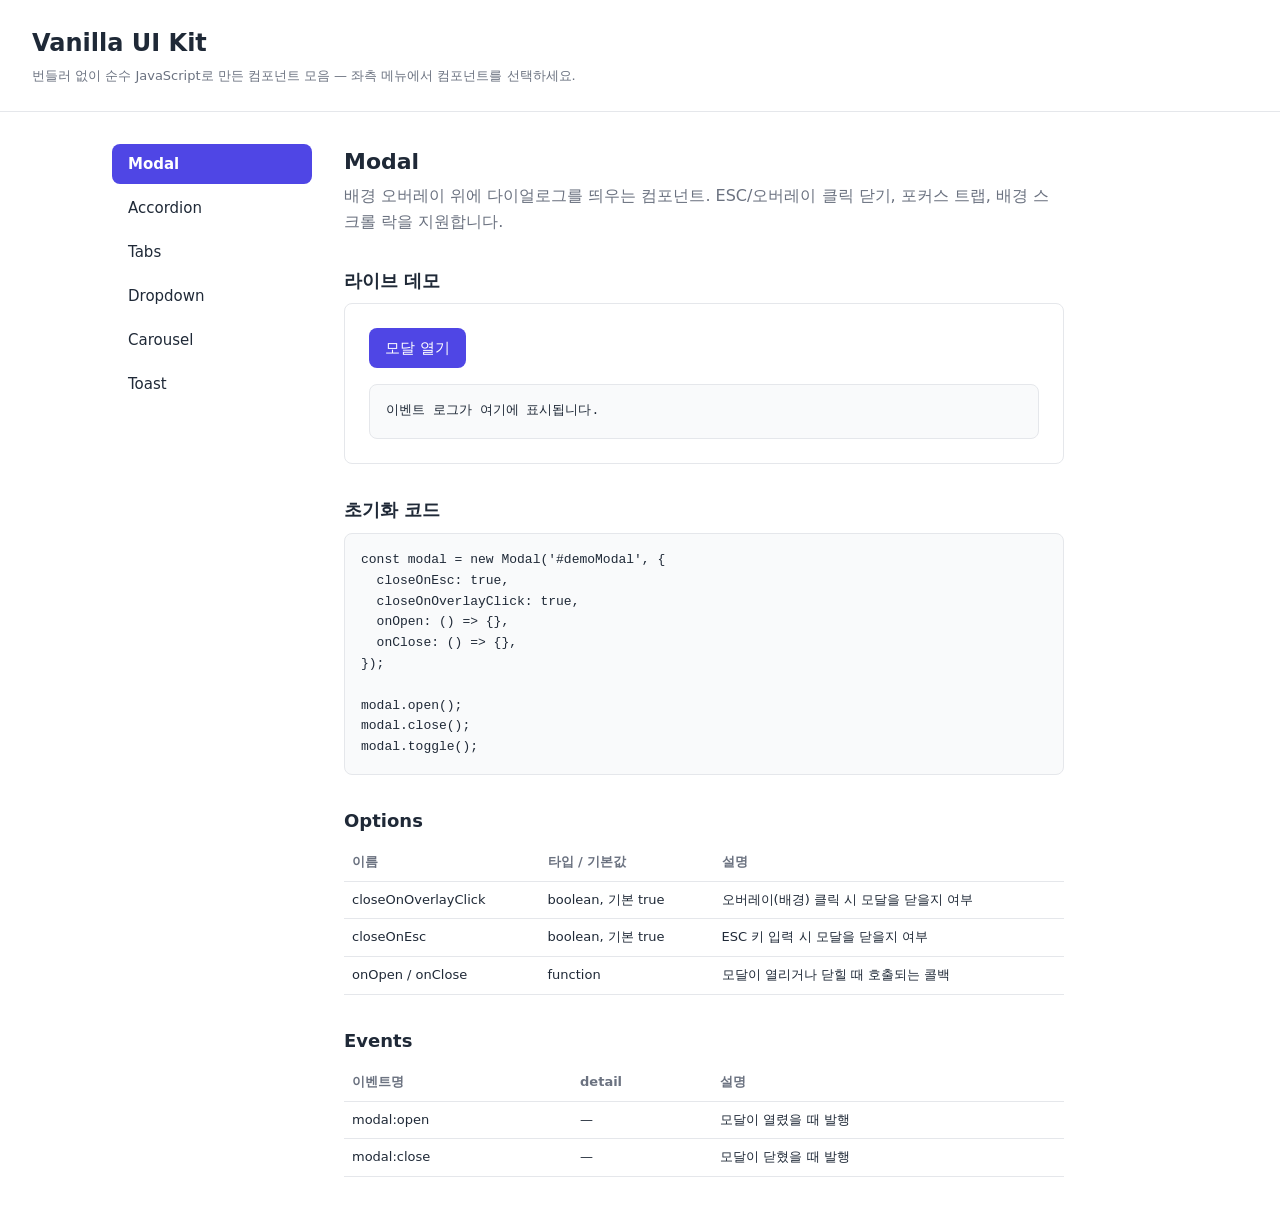
==== index.html @ aff55037 "Add README and prepare GitHub Pages deployment Rewrite README with project intro, tech stack, compon" ====
<!doctype html>
<html lang="ko">
<head>
  <meta charset="UTF-8" />
  <meta name="viewport" content="width=device-width, initial-scale=1.0" />
  <title>Vanilla UI Kit — 컴포넌트 문서</title>
  <link rel="stylesheet" href="src/styles/tokens.css" />
  <link rel="stylesheet" href="src/components/modal/modal.css" />
  <link rel="stylesheet" href="src/components/accordion/accordion.css" />
  <link rel="stylesheet" href="src/components/tabs/tabs.css" />
  <link rel="stylesheet" href="src/components/dropdown/dropdown.css" />
  <link rel="stylesheet" href="src/components/carousel/carousel.css" />
  <link rel="stylesheet" href="src/components/toast/toast.css" />
  <style>
    * {
      box-sizing: border-box;
    }

    body {
      margin: 0;
      background: var(--color-bg);
      color: var(--color-text);
      font-family: system-ui, -apple-system, "Segoe UI", sans-serif;
      line-height: 1.6;
    }

    .page-header {
      padding: var(--space-lg) var(--space-xl);
      border-bottom: 1px solid var(--color-border);
    }

    .page-header h1 {
      margin: 0 0 var(--space-xs);
      font-size: 1.5rem;
    }

    .page-header p {
      margin: 0;
      color: var(--color-text-muted);
      font-size: var(--font-size-sm);
    }

    .layout {
      display: flex;
      align-items: flex-start;
      gap: var(--space-xl);
      max-width: 1120px;
      margin: 0 auto;
      padding: var(--space-xl);
    }

    .sidebar {
      position: sticky;
      top: var(--space-xl);
      flex: 0 0 200px;
    }

    .sidebar ul {
      list-style: none;
      margin: 0;
      padding: 0;
      display: flex;
      flex-direction: column;
      gap: var(--space-xs);
    }

    .nav-link {
      display: block;
      padding: var(--space-sm) var(--space-md);
      border-radius: var(--radius-md);
      color: var(--color-text);
      text-decoration: none;
      font-size: var(--font-size-md);
      transition: background var(--transition-fast), color var(--transition-fast);
    }

    .nav-link:hover {
      background: var(--color-surface);
    }

    .nav-link.is-active {
      background: var(--color-primary);
      color: #fff;
      font-weight: 600;
    }

    .nav-toggle {
      display: none;
      align-items: center;
      justify-content: space-between;
      width: 100%;
      padding: var(--space-sm) var(--space-md);
      border: 1px solid var(--color-border);
      border-radius: var(--radius-md);
      background: var(--color-bg);
      color: var(--color-text);
      font: inherit;
      font-size: var(--font-size-md);
      font-weight: 600;
      cursor: pointer;
    }

    .nav-toggle-icon {
      font-size: 1.1rem;
      line-height: 1;
    }

    .content {
      flex: 1 1 auto;
      min-width: 0;
      max-width: 720px;
    }

    .doc-section h2 {
      margin: 0 0 var(--space-xs);
      font-size: 1.375rem;
    }

    .doc-section .desc {
      margin: 0 0 var(--space-lg);
      color: var(--color-text-muted);
    }

    .doc-section h3 {
      margin: var(--space-xl) 0 var(--space-sm);
      font-size: var(--font-size-lg);
    }

    .demo-block {
      padding: var(--space-lg);
      border: 1px solid var(--color-border);
      border-radius: var(--radius-md);
      background: var(--color-bg);
    }

    pre {
      margin: 0;
      background: var(--color-surface);
      border: 1px solid var(--color-border);
      border-radius: var(--radius-md);
      padding: var(--space-md);
      overflow-x: auto;
      font-size: var(--font-size-sm);
    }

    code {
      font-family: ui-monospace, SFMono-Regular, Consolas, monospace;
    }

    table.api-table {
      width: 100%;
      border-collapse: collapse;
      font-size: var(--font-size-sm);
    }

    table.api-table caption {
      text-align: left;
      font-size: var(--font-size-sm);
      font-weight: 600;
      color: var(--color-text-muted);
      margin-bottom: var(--space-xs);
    }

    table.api-table th,
    table.api-table td {
      text-align: left;
      padding: var(--space-sm);
      border-bottom: 1px solid var(--color-border);
      vertical-align: top;
    }

    table.api-table th {
      color: var(--color-text-muted);
      font-weight: 600;
    }

    table.api-table + table.api-table {
      margin-top: var(--space-lg);
    }

    .demo-log {
      margin-top: var(--space-md);
      padding: var(--space-md);
      background: var(--color-surface);
      border: 1px solid var(--color-border);
      border-radius: var(--radius-md);
      font-family: ui-monospace, monospace;
      font-size: var(--font-size-sm);
      min-height: 4em;
      max-height: 10em;
      overflow-y: auto;
      white-space: pre-wrap;
    }

    button, .btn {
      font: inherit;
      cursor: pointer;
    }

    .btn {
      display: inline-block;
      padding: var(--space-sm) var(--space-md);
      background: var(--color-primary);
      color: #fff;
      border: none;
      border-radius: var(--radius-md);
      font-size: var(--font-size-md);
      transition: background var(--transition-fast);
    }

    .btn:hover {
      background: var(--color-primary-hover);
    }

    .btn-secondary {
      background: transparent;
      color: var(--color-text);
      border: 1px solid var(--color-border);
    }

    .btn-secondary:hover {
      background: var(--color-border);
    }

    /* Accordion 데모 */
    .accordion-controls {
      display: flex;
      align-items: center;
      gap: var(--space-md);
      margin-bottom: var(--space-md);
    }

    .accordion-controls label {
      display: inline-flex;
      align-items: center;
      gap: var(--space-xs);
      font-size: var(--font-size-sm);
      cursor: pointer;
    }

    /* Carousel 데모 */
    #myCarousel .carousel-slide {
      color: #ffffff;
    }

    #myCarousel .carousel-slide:nth-child(1) { background: #4f46e5; }
    #myCarousel .carousel-slide:nth-child(2) { background: #0891b2; }
    #myCarousel .carousel-slide:nth-child(3) { background: #16a34a; }
    #myCarousel .carousel-slide:nth-child(4) { background: #d97706; }
    #myCarousel .carousel-slide:nth-child(5) { background: #dc2626; }

    .carousel-controls {
      display: flex;
      gap: var(--space-sm);
      margin-top: var(--space-md);
    }

    .carousel-controls button {
      padding: var(--space-sm) var(--space-md);
      border: 1px solid var(--color-border);
      border-radius: var(--radius-md);
      background: var(--color-bg);
      color: var(--color-text);
      font-size: var(--font-size-sm);
    }

    .carousel-controls button:hover {
      background: var(--color-surface);
    }

    /* Toast 데모 */
    .toast-controls {
      display: flex;
      flex-wrap: wrap;
      gap: var(--space-sm);
      margin: var(--space-md) 0;
    }

    .toast-controls button {
      padding: var(--space-sm) var(--space-md);
      border: 1px solid var(--color-border);
      border-radius: var(--radius-md);
      background: var(--color-bg);
      color: var(--color-text);
      font-size: var(--font-size-sm);
    }

    .toast-controls button:hover {
      background: var(--color-surface);
    }

    .toast-controls button.primary {
      background: var(--color-primary);
      color: #fff;
      border-color: var(--color-primary);
    }

    .toast-controls button.primary:hover {
      background: var(--color-primary-hover);
    }

    .toast-demo-row {
      display: flex;
      align-items: center;
      gap: var(--space-sm);
      margin-bottom: var(--space-md);
    }

    .toast-demo-row select {
      padding: var(--space-sm);
      border: 1px solid var(--color-border);
      border-radius: var(--radius-sm);
      font: inherit;
    }

    .scroll-filler {
      margin-top: var(--space-md);
      padding: var(--space-md);
      max-height: 160px;
      overflow-y: auto;
      background: var(--color-surface);
      border-radius: var(--radius-md);
    }

    /* 태블릿(641~1024px) + 모바일(~640px): 좌우 2단 레이아웃 대신 nav를 콘텐츠 위로 쌓음 */
    @media (max-width: 1024px) {
      .layout {
        flex-direction: column;
        align-items: stretch;
        gap: var(--space-md);
      }

      .sidebar {
        position: static;
        flex: none;
        width: 100%;
      }

      .content {
        flex: none;
        width: 100%;
        max-width: none;
      }
    }

    /* 모바일(~640px): 좌측 메뉴를 햄버거 토글로 여닫는 드롭다운으로 전환 */
    @media (max-width: 640px) {
      .page-header,
      .layout {
        padding-left: var(--space-md);
        padding-right: var(--space-md);
      }

      .layout {
        padding-top: var(--space-md);
        padding-bottom: var(--space-md);
      }

      .nav-toggle {
        display: flex;
      }

      .sidebar ul {
        display: none;
        margin-top: var(--space-sm);
        padding: var(--space-xs);
        border: 1px solid var(--color-border);
        border-radius: var(--radius-md);
        background: var(--color-bg);
        box-shadow: var(--shadow-md);
      }

      .sidebar ul.is-open {
        display: flex;
      }

      .demo-block {
        padding: var(--space-md);
      }

      table.api-table td,
      table.api-table th {
        overflow-wrap: anywhere;
      }
    }
  </style>
</head>
<body>
  <header class="page-header">
    <h1>Vanilla UI Kit</h1>
    <p>번들러 없이 순수 JavaScript로 만든 컴포넌트 모음 — 좌측 메뉴에서 컴포넌트를 선택하세요.</p>
  </header>

  <div class="layout">
    <nav class="sidebar" aria-label="컴포넌트 목록">
      <button type="button" class="nav-toggle" id="navToggle" aria-expanded="false" aria-controls="navList">
        <span class="nav-toggle-label" id="navToggleLabel">Modal</span>
        <span class="nav-toggle-icon" aria-hidden="true">☰</span>
      </button>
      <ul id="navList">
        <li><a class="nav-link" href="#modal" data-section="modal">Modal</a></li>
        <li><a class="nav-link" href="#accordion" data-section="accordion">Accordion</a></li>
        <li><a class="nav-link" href="#tabs" data-section="tabs">Tabs</a></li>
        <li><a class="nav-link" href="#dropdown" data-section="dropdown">Dropdown</a></li>
        <li><a class="nav-link" href="#carousel" data-section="carousel">Carousel</a></li>
        <li><a class="nav-link" href="#toast" data-section="toast">Toast</a></li>
      </ul>
    </nav>

    <main class="content">
      <!-- ===================== Modal ===================== -->
      <section id="section-modal" class="doc-section" data-section="modal">
        <h2>Modal</h2>
        <p class="desc">배경 오버레이 위에 다이얼로그를 띄우는 컴포넌트. ESC/오버레이 클릭 닫기, 포커스 트랩, 배경 스크롤 락을 지원합니다.</p>

        <h3>라이브 데모</h3>
        <div class="demo-block">
          <button type="button" class="btn" id="openModalBtn">모달 열기</button>

          <!-- 모달 마크업: 루트(#demoModal) 자체가 오버레이, 내부 .modal-content가 다이얼로그 -->
          <div id="demoModal" class="modal" role="dialog" aria-modal="true" aria-labelledby="demoModalTitle">
            <div class="modal-content">
              <div class="modal-header">
                <h2 class="modal-title" id="demoModalTitle">샘플 모달</h2>
                <button type="button" class="modal-close" id="modalCloseBtn" aria-label="닫기">&times;</button>
              </div>
              <div class="modal-body">
                <p>이 모달은 다음 기능을 지원합니다:</p>
                <ul>
                  <li>ESC 키로 닫기</li>
                  <li>오버레이(배경) 클릭으로 닫기 — 이 박스를 클릭해도 닫히지 않음</li>
                  <li>Tab / Shift+Tab 포커스 트랩</li>
                  <li>배경 스크롤 락</li>
                  <li>닫을 때 이전 포커스 요소로 복귀</li>
                </ul>
                <label>
                  포커스 트랩 테스트용 입력:
                  <input type="text" placeholder="여기에 입력해보세요" />
                </label>
              </div>
              <div class="modal-footer">
                <button type="button" class="btn btn-secondary" id="modalCancelBtn">취소</button>
                <button type="button" class="btn" id="modalConfirmBtn">확인</button>
              </div>
            </div>
          </div>

          <div class="demo-log" id="modalLog">이벤트 로그가 여기에 표시됩니다.</div>
        </div>

        <h3>초기화 코드</h3>
        <pre><code>const modal = new Modal('#demoModal', {
  closeOnEsc: true,
  closeOnOverlayClick: true,
  onOpen: () => {},
  onClose: () => {},
});

modal.open();
modal.close();
modal.toggle();</code></pre>

        <h3>Options</h3>
        <table class="api-table">
          <thead>
            <tr><th>이름</th><th>타입 / 기본값</th><th>설명</th></tr>
          </thead>
          <tbody>
            <tr><td>closeOnOverlayClick</td><td>boolean, 기본 true</td><td>오버레이(배경) 클릭 시 모달을 닫을지 여부</td></tr>
            <tr><td>closeOnEsc</td><td>boolean, 기본 true</td><td>ESC 키 입력 시 모달을 닫을지 여부</td></tr>
            <tr><td>onOpen / onClose</td><td>function</td><td>모달이 열리거나 닫힐 때 호출되는 콜백</td></tr>
          </tbody>
        </table>

        <h3>Events</h3>
        <table class="api-table">
          <thead>
            <tr><th>이벤트명</th><th>detail</th><th>설명</th></tr>
          </thead>
          <tbody>
            <tr><td>modal:open</td><td>—</td><td>모달이 열렸을 때 발행</td></tr>
            <tr><td>modal:close</td><td>—</td><td>모달이 닫혔을 때 발행</td></tr>
          </tbody>
        </table>
      </section>

      <!-- ===================== Accordion ===================== -->
      <section id="section-accordion" class="doc-section" data-section="accordion" hidden>
        <h2>Accordion</h2>
        <p class="desc">클릭 또는 방향키로 항목을 펼치고 접는 컴포넌트. WAI-ARIA 아코디언 패턴의 키보드 탐색을 지원합니다.</p>

        <h3>라이브 데모</h3>
        <div class="demo-block">
          <div class="accordion-controls">
            <label>
              <input type="checkbox" id="accordionMultipleToggle" />
              multiple (여러 항목 동시 열기)
            </label>
          </div>

          <div id="myAccordion" class="accordion">
            <div class="accordion-item">
              <button class="accordion-trigger" aria-expanded="false" aria-controls="acc-panel-1" id="acc-trigger-1">
                Vanilla UI Kit은 어떤 프레임워크를 사용하나요?
              </button>
              <div class="accordion-panel" id="acc-panel-1" aria-labelledby="acc-trigger-1" hidden>
                별도 프레임워크 없이 순수 JavaScript(ES 모듈)로 작성되었습니다. 모든 컴포넌트는
                공통 베이스 클래스인 Component를 상속받아 옵션 병합, 이벤트 발행, 리스너 정리를
                동일한 패턴으로 처리합니다.
              </div>
            </div>
            <div class="accordion-item">
              <button class="accordion-trigger" aria-expanded="false" aria-controls="acc-panel-2" id="acc-trigger-2">
                키보드로도 조작할 수 있나요?
              </button>
              <div class="accordion-panel" id="acc-panel-2" aria-labelledby="acc-trigger-2" hidden>
                네. WAI-ARIA 아코디언 패턴을 따릅니다. ArrowDown/ArrowUp으로 트리거 간 포커스를
                순환 이동하고, Home/End로 첫/마지막 트리거로 바로 이동할 수 있습니다.
              </div>
            </div>
            <div class="accordion-item">
              <button class="accordion-trigger" aria-expanded="false" aria-controls="acc-panel-3" id="acc-trigger-3">
                여러 항목을 동시에 열 수 있나요?
              </button>
              <div class="accordion-panel" id="acc-panel-3" aria-labelledby="acc-trigger-3" hidden>
                기본값은 false라서 하나를 열면 나머지가 자동으로 닫힙니다. 위 "multiple" 체크박스를
                켜면 여러 항목을 동시에 열어둘 수 있습니다.
              </div>
            </div>
            <div class="accordion-item">
              <button class="accordion-trigger" aria-expanded="false" aria-controls="acc-panel-4" id="acc-trigger-4">
                열고 닫을 때 애니메이션은 어떻게 동작하나요?
              </button>
              <div class="accordion-panel" id="acc-panel-4" aria-labelledby="acc-trigger-4" hidden>
                height: auto는 트랜지션이 되지 않기 때문에, 열 때는 scrollHeight로 실제 픽셀
                높이를 계산해 트랜지션한 뒤 완료 시점에 height: auto로 전환합니다. 닫을 때는
                반대 순서로 진행됩니다.
              </div>
            </div>
          </div>

          <div class="demo-log" id="accordionLog">이벤트 로그가 여기에 표시됩니다.</div>
        </div>

        <h3>초기화 코드</h3>
        <pre><code>const accordion = new Accordion('#myAccordion', {
  multiple: false,
  defaultOpen: 0,
  onToggle: ({ index, isOpen }) => {},
});

accordion.open(index);
accordion.close(index);
accordion.toggle(index);</code></pre>

        <h3>Options</h3>
        <table class="api-table">
          <thead>
            <tr><th>이름</th><th>타입 / 기본값</th><th>설명</th></tr>
          </thead>
          <tbody>
            <tr><td>multiple</td><td>boolean, 기본 false</td><td>여러 항목을 동시에 열어둘 수 있는지 여부</td></tr>
            <tr><td>defaultOpen</td><td>number | number[]</td><td>초기에 열려 있을 항목의 인덱스(들)</td></tr>
          </tbody>
        </table>

        <h3>Events</h3>
        <table class="api-table">
          <thead>
            <tr><th>이벤트명</th><th>detail</th><th>설명</th></tr>
          </thead>
          <tbody>
            <tr><td>accordion:toggle</td><td>{ index, isOpen }</td><td>항목이 열리거나 닫힐 때 발행</td></tr>
          </tbody>
        </table>
      </section>

      <!-- ===================== Tabs ===================== -->
      <section id="section-tabs" class="doc-section" data-section="tabs" hidden>
        <h2>Tabs</h2>
        <p class="desc">탭 목록 중 하나를 선택해 해당 패널을 표시하는 컴포넌트. 방향키 이동 시 즉시 활성화되는 automatic activation 패턴을 따릅니다.</p>

        <h3>라이브 데모</h3>
        <div class="demo-block">
          <div id="myTabs" class="tabs">
            <div class="tabs-list" role="tablist">
              <button class="tabs-tab" role="tab" aria-selected="true" aria-controls="tabs-panel-1" id="tabs-tab-1">개요</button>
              <button class="tabs-tab" role="tab" aria-selected="false" aria-controls="tabs-panel-2" id="tabs-tab-2" tabindex="-1">사용법</button>
              <button class="tabs-tab" role="tab" aria-selected="false" aria-controls="tabs-panel-3" id="tabs-tab-3" tabindex="-1">접근성</button>
            </div>
            <div class="tabs-panel" role="tabpanel" id="tabs-panel-1" aria-labelledby="tabs-tab-1" tabindex="0">
              Tabs는 Component 베이스 클래스를 상속받아 Modal, Accordion과 동일한 패턴(옵션 병합,
              emit을 통한 이벤트 발행, destroy 시 리스너 일괄 해제)으로 동작합니다.
            </div>
            <div class="tabs-panel" role="tabpanel" id="tabs-panel-2" aria-labelledby="tabs-tab-2" tabindex="0" hidden>
              <code>new Tabs('#myTabs', { activeIndex: 0, onChange })</code> 형태로 생성하고,
              <code>select(index)</code> 메서드로 원하는 탭을 프로그래밍 방식으로 전환할 수 있습니다.
            </div>
            <div class="tabs-panel" role="tabpanel" id="tabs-panel-3" aria-labelledby="tabs-tab-3" tabindex="0" hidden>
              WAI-ARIA 탭 패턴의 자동 활성화(automatic activation) 방식을 따릅니다. 방향키로 포커스를
              옮기면 별도의 Enter/Space 없이 즉시 해당 패널이 활성화됩니다.
            </div>
          </div>

          <div class="demo-log" id="tabsLog">이벤트 로그가 여기에 표시됩니다.</div>
        </div>

        <h3>초기화 코드</h3>
        <pre><code>const tabs = new Tabs('#myTabs', {
  activeIndex: 0,
  onChange: ({ index }) => {},
});

tabs.select(index);</code></pre>

        <h3>Options</h3>
        <table class="api-table">
          <thead>
            <tr><th>이름</th><th>타입 / 기본값</th><th>설명</th></tr>
          </thead>
          <tbody>
            <tr><td>activeIndex</td><td>number, 기본 0</td><td>초기에 활성화될 탭의 인덱스</td></tr>
            <tr><td>onChange</td><td>function</td><td>활성 탭이 바뀔 때 호출되는 콜백</td></tr>
          </tbody>
        </table>

        <h3>Events</h3>
        <table class="api-table">
          <thead>
            <tr><th>이벤트명</th><th>detail</th><th>설명</th></tr>
          </thead>
          <tbody>
            <tr><td>tabs:change</td><td>{ index }</td><td>활성 탭이 바뀌었을 때 발행</td></tr>
          </tbody>
        </table>
      </section>

      <!-- ===================== Dropdown ===================== -->
      <section id="section-dropdown" class="doc-section" data-section="dropdown" hidden>
        <h2>Dropdown</h2>
        <p class="desc">버튼을 눌러 옵션 목록을 펼치는 커스텀 셀렉트 컴포넌트. W3C APG의 Collapsible Dropdown Listbox 패턴을 따릅니다.</p>

        <h3>라이브 데모</h3>
        <div class="demo-block">
          <div id="myDropdown" class="dropdown">
            <button
              class="dropdown-trigger"
              aria-haspopup="listbox"
              aria-expanded="false"
              id="dropdown-btn"
            >
              선택하세요
            </button>
            <ul class="dropdown-list" role="listbox" aria-labelledby="dropdown-btn" hidden></ul>
          </div>

          <div class="demo-log" id="dropdownLog">이벤트 로그가 여기에 표시됩니다.</div>
        </div>

        <h3>초기화 코드</h3>
        <pre><code>const dropdown = new Dropdown('#myDropdown', {
  options: [
    { value: 'apple', label: '사과' },
    { value: 'banana', label: '바나나' },
  ],
  placeholder: '과일을 선택하세요',
  onSelect: ({ value, label }) => {},
});

dropdown.select(value);
dropdown.open();
dropdown.close();</code></pre>

        <h3>Options</h3>
        <table class="api-table">
          <thead>
            <tr><th>이름</th><th>타입 / 기본값</th><th>설명</th></tr>
          </thead>
          <tbody>
            <tr><td>options</td><td>array</td><td><code>{ value, label }</code> 형태의 옵션 목록. 주어지지 않으면 마크업에 있는 <code>.dropdown-option</code>을 그대로 사용</td></tr>
            <tr><td>placeholder</td><td>string</td><td>선택된 값이 없을 때 트리거에 표시할 문구</td></tr>
            <tr><td>onSelect</td><td>function</td><td>옵션을 선택했을 때 호출되는 콜백</td></tr>
          </tbody>
        </table>

        <h3>Events</h3>
        <table class="api-table">
          <thead>
            <tr><th>이벤트명</th><th>detail</th><th>설명</th></tr>
          </thead>
          <tbody>
            <tr><td>dropdown:select</td><td>{ value, label }</td><td>옵션을 선택했을 때 발행</td></tr>
          </tbody>
        </table>
      </section>

      <!-- ===================== Carousel ===================== -->
      <section id="section-carousel" class="doc-section" data-section="carousel" hidden>
        <h2>Carousel</h2>
        <p class="desc">여러 슬라이드를 좌우로 전환하는 컴포넌트. 자동재생, 드래그/스와이프, 인디케이터 클릭을 지원합니다.</p>

        <h3>라이브 데모</h3>
        <div class="demo-block">
          <div id="myCarousel" class="carousel">
            <div class="carousel-track">
              <div class="carousel-slide">슬라이드 1</div>
              <div class="carousel-slide">슬라이드 2</div>
              <div class="carousel-slide">슬라이드 3</div>
              <div class="carousel-slide">슬라이드 4</div>
              <div class="carousel-slide">슬라이드 5</div>
            </div>
            <button class="carousel-prev" aria-label="이전 슬라이드">‹</button>
            <button class="carousel-next" aria-label="다음 슬라이드">›</button>
            <div class="carousel-indicators"></div>
          </div>

          <div class="carousel-controls">
            <button id="carouselPlayBtn" type="button">play()</button>
            <button id="carouselPauseBtn" type="button">pause()</button>
          </div>

          <div class="demo-log" id="carouselLog">이벤트 로그가 여기에 표시됩니다.</div>
        </div>

        <h3>초기화 코드</h3>
        <pre><code>const carousel = new Carousel('#myCarousel', {
  autoplay: true,
  interval: 3000,
  loop: true,
  startIndex: 0,
  onChange: ({ index }) => {},
});

carousel.next();
carousel.prev();
carousel.goTo(index);
carousel.play();
carousel.pause();</code></pre>

        <h3>Options</h3>
        <table class="api-table">
          <thead>
            <tr><th>이름</th><th>타입 / 기본값</th><th>설명</th></tr>
          </thead>
          <tbody>
            <tr><td>autoplay</td><td>boolean, 기본 false</td><td>생성 직후 자동재생을 시작할지 여부</td></tr>
            <tr><td>interval</td><td>number, 기본 3000</td><td>자동재생 슬라이드 전환 간격(ms)</td></tr>
            <tr><td>loop</td><td>boolean, 기본 true</td><td>마지막 슬라이드에서 다음으로 넘길 때 처음으로 순환할지 여부</td></tr>
            <tr><td>startIndex</td><td>number, 기본 0</td><td>초기에 표시할 슬라이드 인덱스</td></tr>
            <tr><td>onChange</td><td>function</td><td>슬라이드가 바뀔 때 호출되는 콜백</td></tr>
          </tbody>
        </table>

        <h3>Events</h3>
        <table class="api-table">
          <thead>
            <tr><th>이벤트명</th><th>detail</th><th>설명</th></tr>
          </thead>
          <tbody>
            <tr><td>carousel:change</td><td>{ index }</td><td>슬라이드가 바뀌었을 때 발행</td></tr>
          </tbody>
        </table>
      </section>

      <!-- ===================== Toast ===================== -->
      <section id="section-toast" class="doc-section" data-section="toast" hidden>
        <h2>Toast</h2>
        <p class="desc">기존 요소에 붙지 않고 스스로 컨테이너를 만들어 body에 삽입하는 매니저 패턴 컴포넌트. 짧은 알림 메시지를 큐잉하며 표시합니다.</p>

        <h3>라이브 데모</h3>
        <div class="demo-block">
          <div class="toast-demo-row">
            <label for="toastPositionSelect">position</label>
            <select id="toastPositionSelect">
              <option value="top-right" selected>top-right</option>
              <option value="top-left">top-left</option>
              <option value="top-center">top-center</option>
              <option value="bottom-right">bottom-right</option>
              <option value="bottom-left">bottom-left</option>
              <option value="bottom-center">bottom-center</option>
            </select>
          </div>

          <div class="toast-controls">
            <button id="toastSuccessBtn" class="primary" type="button">성공 토스트 띄우기</button>
            <button id="toastErrorBtn" type="button">오류 토스트 띄우기</button>
            <button id="toastBurstBtn" type="button">여러 개 한번에 띄워서 큐 확인하기</button>
            <button id="toastPersistentBtn" type="button">수동 dismiss 토스트 (duration: 0)</button>
            <button id="toastClearBtn" type="button">clear() 전부 지우기</button>
          </div>

          <div class="demo-log" id="toastLog">이벤트 로그가 여기에 표시됩니다.</div>
        </div>

        <h3>초기화 코드</h3>
        <pre><code>const toast = new Toast({
  position: 'top-right',
  duration: 3000,
  maxVisible: 3,
});

toast.show('저장되었습니다', { type: 'success' });
const id = toast.show('처리 중...', { type: 'info', duration: 0 }); // duration 0 → 수동 dismiss 전까지 유지
toast.dismiss(id);
toast.clear();</code></pre>

        <h3>Options</h3>
        <table class="api-table">
          <thead>
            <tr><th>이름</th><th>타입 / 기본값</th><th>설명</th></tr>
          </thead>
          <tbody>
            <tr><td>position</td><td>string, 기본 'top-right'</td><td>컨테이너 위치. top/bottom × left/center/right 조합 6가지</td></tr>
            <tr><td>duration</td><td>number, 기본 3000</td><td>토스트가 자동으로 사라지기까지의 시간(ms). 개별 show()에서 오버라이드 가능</td></tr>
            <tr><td>maxVisible</td><td>number, 기본 3</td><td>동시에 표시할 수 있는 최대 토스트 개수. 초과분은 큐에서 대기</td></tr>
          </tbody>
        </table>

        <h3>Methods</h3>
        <table class="api-table">
          <thead>
            <tr><th>이름</th><th>설명</th></tr>
          </thead>
          <tbody>
            <tr><td>show(message, itemOptions)</td><td>토스트를 표시(또는 큐잉)하고 고유 id를 반환. itemOptions로 type('success'|'error'|'info'|'warning')과 duration을 개별 지정 가능</td></tr>
            <tr><td>dismiss(id)</td><td>특정 토스트를 사라짐 애니메이션 후 제거. 큐에 대기 중이면 큐에서 제거</td></tr>
            <tr><td>clear()</td><td>화면에 보이는 토스트와 대기 큐를 전부 제거</td></tr>
          </tbody>
        </table>

        <h3>Events</h3>
        <table class="api-table">
          <thead>
            <tr><th>이벤트명</th><th>detail</th><th>설명</th></tr>
          </thead>
          <tbody>
            <tr><td>toast:show</td><td>{ id }</td><td>토스트가 화면에 표시됐을 때 발행</td></tr>
            <tr><td>toast:dismiss</td><td>{ id }</td><td>토스트가 제거됐을 때 발행</td></tr>
          </tbody>
        </table>
      </section>
    </main>
  </div>

  <script type="module">
    import Modal from './src/components/modal/modal.js';
    import Accordion from './src/components/accordion/accordion.js';
    import Tabs from './src/components/tabs/tabs.js';
    import Dropdown from './src/components/dropdown/dropdown.js';
    import Carousel from './src/components/carousel/carousel.js';
    import Toast from './src/components/toast/toast.js';

    // ---------- 공통 로그 유틸 ----------
    function createLogger(logElId) {
      const logEl = document.getElementById(logElId);
      return (message) => {
        const time = new Date().toLocaleTimeString();
        logEl.textContent = `[${time}] ${message}\n` + logEl.textContent;
      };
    }

    // ---------- Modal ----------
    const modalLog = createLogger('modalLog');
    const modal = new Modal('#demoModal', {
      closeOnEsc: true,
      closeOnOverlayClick: true,
      onOpen: () => modalLog('onOpen 콜백 호출됨'),
      onClose: () => modalLog('onClose 콜백 호출됨'),
    });
    document.getElementById('demoModal').addEventListener('modal:open', () => {
      modalLog('modal:open 커스텀 이벤트 발생');
    });
    document.getElementById('demoModal').addEventListener('modal:close', () => {
      modalLog('modal:close 커스텀 이벤트 발생');
    });
    document.getElementById('openModalBtn').addEventListener('click', () => modal.open());
    document.getElementById('modalCloseBtn').addEventListener('click', () => modal.close());
    document.getElementById('modalCancelBtn').addEventListener('click', () => modal.close());
    document.getElementById('modalConfirmBtn').addEventListener('click', () => {
      modalLog('확인 버튼 클릭 — 모달 닫음');
      modal.close();
    });

    // ---------- Accordion ----------
    const accordionLog = createLogger('accordionLog');
    const accordion = new Accordion('#myAccordion', {
      multiple: false,
      defaultOpen: 0,
      onToggle: ({ index, isOpen }) => {
        accordionLog(`onToggle 콜백 — index: ${index}, isOpen: ${isOpen}`);
      },
    });
    document.getElementById('myAccordion').addEventListener('accordion:toggle', (e) => {
      accordionLog(`accordion:toggle 커스텀 이벤트 — index: ${e.detail.index}, isOpen: ${e.detail.isOpen}`);
    });
    document.getElementById('accordionMultipleToggle').addEventListener('change', (e) => {
      accordion.options.multiple = e.target.checked;
      accordionLog(`multiple 옵션 변경 → ${e.target.checked}`);
    });

    // ---------- Tabs ----------
    const tabsLog = createLogger('tabsLog');
    const tabs = new Tabs('#myTabs', {
      activeIndex: 0,
      onChange: ({ index }) => {
        tabsLog(`onChange 콜백 — index: ${index}`);
      },
    });
    document.getElementById('myTabs').addEventListener('tabs:change', (e) => {
      tabsLog(`tabs:change 커스텀 이벤트 — index: ${e.detail.index}`);
    });

    // ---------- Dropdown ----------
    const dropdownLog = createLogger('dropdownLog');
    const dropdown = new Dropdown('#myDropdown', {
      options: [
        { value: 'apple', label: '사과' },
        { value: 'banana', label: '바나나' },
        { value: 'grape', label: '포도' },
        { value: 'orange', label: '오렌지' },
        { value: 'peach', label: '복숭아' },
        { value: 'watermelon', label: '수박' },
      ],
      placeholder: '과일을 선택하세요',
      onSelect: ({ value, label }) => {
        dropdownLog(`onSelect 콜백 — value: ${value}, label: ${label}`);
      },
    });
    document.getElementById('myDropdown').addEventListener('dropdown:select', (e) => {
      dropdownLog(`dropdown:select 커스텀 이벤트 — value: ${e.detail.value}, label: ${e.detail.label}`);
    });

    // ---------- Carousel ----------
    const carouselLog = createLogger('carouselLog');
    const carousel = new Carousel('#myCarousel', {
      autoplay: true,
      interval: 3000,
      loop: true,
      startIndex: 0,
      onChange: ({ index }) => {
        carouselLog(`onChange 콜백 — index: ${index}`);
      },
    });
    document.getElementById('myCarousel').addEventListener('carousel:change', (e) => {
      carouselLog(`carousel:change 커스텀 이벤트 — index: ${e.detail.index}`);
    });
    document.getElementById('carouselPlayBtn').addEventListener('click', () => carousel.play());
    document.getElementById('carouselPauseBtn').addEventListener('click', () => carousel.pause());

    // ---------- Toast ----------
    const toastLog = createLogger('toastLog');
    let toast = new Toast({ position: 'top-right', duration: 3000, maxVisible: 3 });
    function bindToastEvents() {
      toast.el.addEventListener('toast:show', (e) => toastLog(`toast:show — id: ${e.detail.id}`));
      toast.el.addEventListener('toast:dismiss', (e) => toastLog(`toast:dismiss — id: ${e.detail.id}`));
    }
    bindToastEvents();

    document.getElementById('toastPositionSelect').addEventListener('change', (e) => {
      const position = e.target.value;
      toast.destroy();
      toast = new Toast({ position, duration: 3000, maxVisible: 3 });
      bindToastEvents();
      toastLog(`컨테이너 위치를 ${position}(으)로 변경`);
    });

    document.getElementById('toastSuccessBtn').addEventListener('click', () => {
      toast.show('저장되었습니다.', { type: 'success' });
    });
    document.getElementById('toastErrorBtn').addEventListener('click', () => {
      toast.show('오류가 발생했습니다. 다시 시도해주세요.', { type: 'error' });
    });
    document.getElementById('toastBurstBtn').addEventListener('click', () => {
      const messages = [
        { message: '첫 번째 알림', type: 'info' },
        { message: '두 번째 알림', type: 'success' },
        { message: '세 번째 알림', type: 'warning' },
        { message: '네 번째 알림 (큐 대기)', type: 'error' },
        { message: '다섯 번째 알림 (큐 대기)', type: 'info' },
      ];
      messages.forEach(({ message, type }) => toast.show(message, { type }));
      toastLog('5개 토스트 요청 — maxVisible(3) 초과분은 큐에서 대기 후 순서대로 표시됩니다.');
    });
    let persistentToastId = null;
    document.getElementById('toastPersistentBtn').addEventListener('click', () => {
      if (persistentToastId) {
        toast.dismiss(persistentToastId);
        persistentToastId = null;
        return;
      }
      persistentToastId = toast.show('처리 중입니다...', { type: 'info', duration: 0 });
      toastLog(`수동 dismiss 토스트 생성 — id: ${persistentToastId} (버튼을 다시 누르면 dismiss)`);
    });
    document.getElementById('toastClearBtn').addEventListener('click', () => {
      toast.clear();
      persistentToastId = null;
      toastLog('clear() 호출 — 보이는 토스트 + 큐 전부 제거');
    });

    // ---------- 좌측 네비게이션 + 해시 라우팅 ----------
    const SECTION_NAMES = ['modal', 'accordion', 'tabs', 'dropdown', 'carousel', 'toast'];
    const navLinks = [...document.querySelectorAll('.nav-link')];
    const sections = Object.fromEntries(
      SECTION_NAMES.map((name) => [name, document.getElementById(`section-${name}`)])
    );

    // ---------- 모바일 햄버거 메뉴 토글 ----------
    const navToggle = document.getElementById('navToggle');
    const navToggleLabel = document.getElementById('navToggleLabel');
    const navList = document.getElementById('navList');

    function closeMobileNav() {
      navList.classList.remove('is-open');
      navToggle.setAttribute('aria-expanded', 'false');
    }

    navToggle.addEventListener('click', () => {
      const isOpen = navList.classList.toggle('is-open');
      navToggle.setAttribute('aria-expanded', String(isOpen));
    });

    function showSection(name) {
      if (!SECTION_NAMES.includes(name)) name = 'modal';

      // Modal 섹션을 벗어날 때 열려 있던 모달을 닫아 포커스 트랩이 남지 않도록 함
      if (name !== 'modal') modal.close();

      SECTION_NAMES.forEach((sectionName) => {
        sections[sectionName].hidden = sectionName !== name;
      });
      navLinks.forEach((link) => {
        const isActive = link.dataset.section === name;
        link.classList.toggle('is-active', isActive);
        if (isActive) {
          link.setAttribute('aria-current', 'page');
          navToggleLabel.textContent = link.textContent;
        } else {
          link.removeAttribute('aria-current');
        }
      });

      // 모바일에서 항목을 고르면 펼쳐진 드롭다운 메뉴를 접음
      closeMobileNav();
    }

    window.addEventListener('hashchange', () => {
      showSection(location.hash.slice(1));
    });

    const initialSection = location.hash.slice(1);
    if (!SECTION_NAMES.includes(initialSection)) {
      history.replaceState(null, '', '#modal');
      showSection('modal');
    } else {
      showSection(initialSection);
    }

    window.__components = { modal, accordion, tabs, dropdown, carousel, toast };
  </script>
</body>
</html>
---- src/styles/tokens.css ----
:root {
  /* Color */
  --color-primary: #4f46e5;
  --color-primary-hover: #4338ca;
  --color-danger: #dc2626;
  --color-bg: #ffffff;
  --color-surface: #f9fafb;
  --color-text: #1f2937;
  --color-text-muted: #6b7280;
  --color-border: #e5e7eb;
  --color-overlay: rgba(0, 0, 0, 0.5);

  /* Radius */
  --radius-sm: 4px;
  --radius-md: 8px;
  --radius-lg: 12px;

  /* Spacing */
  --space-xs: 4px;
  --space-sm: 8px;
  --space-md: 16px;
  --space-lg: 24px;
  --space-xl: 32px;

  /* Typography */
  --font-size-sm: 13px;
  --font-size-md: 15px;
  --font-size-lg: 18px;

  /* Motion */
  --transition-fast: 150ms ease;
  --transition-base: 250ms ease;

  /* Elevation */
  --shadow-md: 0 4px 12px rgba(0, 0, 0, 0.1);
  --shadow-lg: 0 10px 30px rgba(0, 0, 0, 0.15);

  /* Layers */
  --z-modal: 1000;
  --z-toast: 1100;
}
---- src/components/modal/modal.css ----
/**
 * Modal 컴포넌트 스타일
 * .modal 자체가 오버레이(배경)이며, 내부 .modal-content가 실제 다이얼로그 박스
 */
.modal {
  position: fixed;
  inset: 0;
  display: none;
  align-items: center;
  justify-content: center;
  padding: var(--space-md);
  background: var(--color-overlay);
  z-index: var(--z-modal);
  opacity: 0;
  transition: opacity var(--transition-base);
}

.modal.is-open {
  display: flex;
  opacity: 1;
}

.modal-content {
  width: 100%;
  max-width: 480px;
  max-height: 85vh;
  overflow-y: auto;
  background: var(--color-surface);
  color: var(--color-text);
  border-radius: var(--radius-lg);
  box-shadow: var(--shadow-lg);
  padding: var(--space-lg);
  transform: translateY(-16px) scale(0.98);
  transition: transform var(--transition-base);
}

.modal.is-open .modal-content {
  transform: translateY(0) scale(1);
}

.modal-header {
  display: flex;
  align-items: center;
  justify-content: space-between;
  gap: var(--space-md);
  margin-bottom: var(--space-md);
}

.modal-title {
  margin: 0;
  font-size: var(--font-size-lg);
  font-weight: 600;
}

.modal-close {
  border: none;
  background: transparent;
  color: var(--color-text-muted);
  font-size: var(--font-size-lg);
  line-height: 1;
  cursor: pointer;
  padding: var(--space-sm);
  border-radius: var(--radius-md);
  transition: background var(--transition-fast), color var(--transition-fast);
}

.modal-close:hover {
  background: var(--color-border);
  color: var(--color-text);
}

.modal-body {
  color: var(--color-text);
  font-size: var(--font-size-md);
}

.modal-footer {
  display: flex;
  justify-content: flex-end;
  gap: var(--space-sm);
  margin-top: var(--space-lg);
}
---- src/components/accordion/accordion.css ----
/**
 * Accordion 컴포넌트 스타일
 * .accordion-panel은 accordion.js에서 height를 인라인으로 제어하므로
 * box-sizing: border-box로 두어 scrollHeight 기반 계산과 어긋나지 않도록 함
 */
.accordion {
  border: 1px solid var(--color-border);
  border-radius: var(--radius-md);
  overflow: hidden;
  background: var(--color-surface);
}

.accordion-item {
  border-bottom: 1px solid var(--color-border);
}

.accordion-item:last-child {
  border-bottom: none;
}

.accordion-trigger {
  display: flex;
  align-items: center;
  justify-content: space-between;
  gap: var(--space-md);
  width: 100%;
  padding: var(--space-md);
  border: none;
  background: transparent;
  color: var(--color-text);
  font: inherit;
  font-size: var(--font-size-md);
  font-weight: 600;
  text-align: left;
  cursor: pointer;
  transition: background var(--transition-fast);
}

.accordion-trigger:hover {
  background: var(--color-border);
}

.accordion-trigger:focus-visible {
  outline: 2px solid var(--color-primary);
  outline-offset: -2px;
}

.accordion-trigger::after {
  content: '';
  flex-shrink: 0;
  width: 10px;
  height: 10px;
  border-right: 2px solid var(--color-text-muted);
  border-bottom: 2px solid var(--color-text-muted);
  transform: rotate(45deg);
  transition: transform var(--transition-fast);
}

.accordion-trigger[aria-expanded='true']::after {
  transform: rotate(-135deg);
}

.accordion-panel {
  height: 0;
  overflow: hidden;
  box-sizing: border-box;
  padding: 0 var(--space-md) var(--space-md);
  background: var(--color-bg);
  color: var(--color-text);
  font-size: var(--font-size-md);
  transition: height var(--transition-base);
}

@media (prefers-reduced-motion: reduce) {
  .accordion-panel {
    transition: none;
  }

  .accordion-trigger::after {
    transition: none;
  }
}
---- src/components/tabs/tabs.css ----
/**
 * Tabs 컴포넌트 스타일
 */
.tabs-list {
  display: flex;
  gap: var(--space-xs);
  border-bottom: 1px solid var(--color-border);
}

.tabs-tab {
  position: relative;
  padding: var(--space-sm) var(--space-md);
  border: none;
  background: transparent;
  color: var(--color-text-muted);
  font: inherit;
  font-size: var(--font-size-md);
  font-weight: 600;
  cursor: pointer;
  transition: color var(--transition-fast), background var(--transition-fast);
}

.tabs-tab::after {
  content: '';
  position: absolute;
  left: 0;
  right: 0;
  bottom: -1px;
  height: 2px;
  background: transparent;
  transition: background var(--transition-fast);
}

.tabs-tab:hover {
  color: var(--color-text);
  background: var(--color-surface);
}

.tabs-tab:focus-visible {
  outline: 2px solid var(--color-primary);
  outline-offset: -2px;
}

.tabs-tab[aria-selected='true'] {
  color: var(--color-primary);
}

.tabs-tab[aria-selected='true']::after {
  background: var(--color-primary);
}

.tabs-panel {
  padding: var(--space-md) 0;
  color: var(--color-text);
  font-size: var(--font-size-md);
}

.tabs-panel:focus-visible {
  outline: 2px solid var(--color-primary);
  outline-offset: 2px;
}

@media (prefers-reduced-motion: reduce) {
  .tabs-tab,
  .tabs-tab::after {
    transition: none;
  }
}
---- src/components/dropdown/dropdown.css ----
/**
 * Dropdown 컴포넌트 스타일
 * .dropdown-list는 트리거 기준 절대 위치로 펼쳐지며, 열림 여부는 dropdown.js가
 * hidden 속성으로 제어한다
 */
.dropdown {
  position: relative;
  display: inline-block;
  min-width: 220px;
}

.dropdown-trigger {
  display: flex;
  align-items: center;
  justify-content: space-between;
  gap: var(--space-sm);
  width: 100%;
  padding: var(--space-sm) var(--space-md);
  border: 1px solid var(--color-border);
  border-radius: var(--radius-md);
  background: var(--color-bg);
  color: var(--color-text);
  font: inherit;
  font-size: var(--font-size-md);
  text-align: left;
  cursor: pointer;
  transition: border-color var(--transition-fast), box-shadow var(--transition-fast);
}

.dropdown-trigger::after {
  content: '';
  flex-shrink: 0;
  width: 8px;
  height: 8px;
  margin-left: var(--space-sm);
  border-right: 2px solid var(--color-text-muted);
  border-bottom: 2px solid var(--color-text-muted);
  transform: rotate(45deg);
  transition: transform var(--transition-fast);
}

.dropdown-trigger:hover {
  border-color: var(--color-primary);
}

.dropdown-trigger:focus-visible {
  outline: 2px solid var(--color-primary);
  outline-offset: 2px;
}

.dropdown-trigger[aria-expanded='true'] {
  border-color: var(--color-primary);
}

.dropdown-trigger[aria-expanded='true']::after {
  transform: rotate(-135deg);
}

.dropdown-list {
  position: absolute;
  top: calc(100% + var(--space-xs));
  left: 0;
  right: 0;
  z-index: var(--z-modal);
  margin: 0;
  padding: var(--space-xs);
  list-style: none;
  background: var(--color-bg);
  border: 1px solid var(--color-border);
  border-radius: var(--radius-md);
  box-shadow: var(--shadow-md);
  max-height: 260px;
  overflow-y: auto;
}

.dropdown-option {
  padding: var(--space-sm) var(--space-md);
  border-radius: var(--radius-sm);
  color: var(--color-text);
  font-size: var(--font-size-md);
  cursor: pointer;
  transition: background var(--transition-fast), color var(--transition-fast);
}

.dropdown-option:hover,
.dropdown-option.is-highlighted {
  background: var(--color-surface);
  color: var(--color-primary);
}

.dropdown-option[aria-selected='true'] {
  color: var(--color-primary);
  font-weight: 600;
}

@media (prefers-reduced-motion: reduce) {
  .dropdown-trigger,
  .dropdown-trigger::after,
  .dropdown-option {
    transition: none;
  }
}
---- src/components/carousel/carousel.css ----
/**
 * Carousel 컴포넌트 스타일
 * .carousel-track은 carousel.js가 transform: translateX(-{index*100}%)로
 * 직접 제어하므로, CSS는 레이아웃/전환/버튼/인디케이터 스타일만 담당한다
 */
.carousel {
  position: relative;
  overflow: hidden;
  border-radius: var(--radius-lg);
  background: var(--color-surface);
}

.carousel-track {
  display: flex;
  width: 100%;
  touch-action: pan-y;
  transition: transform var(--transition-base);
}

.carousel-slide {
  flex: 0 0 100%;
  width: 100%;
  min-height: 260px;
  display: flex;
  align-items: center;
  justify-content: center;
  color: var(--color-text);
  font-size: var(--font-size-lg);
  font-weight: 600;
  user-select: none;
}

.carousel-prev,
.carousel-next {
  position: absolute;
  top: 50%;
  transform: translateY(-50%);
  z-index: 1;
  display: flex;
  align-items: center;
  justify-content: center;
  width: 36px;
  height: 36px;
  border: none;
  border-radius: 50%;
  background: var(--color-bg);
  color: var(--color-text);
  font-size: 1.25rem;
  line-height: 1;
  box-shadow: var(--shadow-md);
  cursor: pointer;
  transition: background var(--transition-fast), opacity var(--transition-fast);
}

.carousel-prev:hover,
.carousel-next:hover {
  background: var(--color-surface);
}

.carousel-prev:focus-visible,
.carousel-next:focus-visible {
  outline: 2px solid var(--color-primary);
  outline-offset: 2px;
}

.carousel-prev:disabled,
.carousel-next:disabled {
  opacity: 0.35;
  cursor: not-allowed;
}

.carousel-prev {
  left: var(--space-sm);
}

.carousel-next {
  right: var(--space-sm);
}

.carousel-indicators {
  position: absolute;
  left: 50%;
  bottom: var(--space-sm);
  transform: translateX(-50%);
  z-index: 1;
  display: flex;
  gap: var(--space-xs);
  padding: var(--space-xs) var(--space-sm);
  border-radius: var(--radius-lg);
  background: var(--color-overlay);
}

.carousel-dot {
  width: 8px;
  height: 8px;
  padding: 0;
  border: none;
  border-radius: 50%;
  background: rgba(255, 255, 255, 0.5);
  cursor: pointer;
  transition: background var(--transition-fast), transform var(--transition-fast);
}

.carousel-dot:hover {
  background: rgba(255, 255, 255, 0.8);
}

.carousel-dot:focus-visible {
  outline: 2px solid var(--color-primary);
  outline-offset: 2px;
}

.carousel-dot.active {
  background: #ffffff;
  transform: scale(1.2);
}

@media (prefers-reduced-motion: reduce) {
  .carousel-track,
  .carousel-prev,
  .carousel-next,
  .carousel-dot {
    transition: none;
  }
}
---- src/components/toast/toast.css ----
/**
 * Toast 컴포넌트 스타일
 * .toast-container는 toast.js가 body에 직접 삽입하는 요소로, position 옵션에 따라
 * 화면 6방향(상/하 × 좌/중/우) 중 한 곳에 고정된다. 컨테이너 자체는 pointer-events: none이라
 * 빈 공간을 클릭해도 페이지 요소를 가리지 않으며, 개별 .toast만 pointer-events: auto로 되돌린다.
 */
.toast-container {
  position: fixed;
  z-index: var(--z-toast);
  display: flex;
  flex-direction: column;
  gap: var(--space-sm);
  max-width: min(360px, calc(100vw - var(--space-lg) * 2));
  pointer-events: none;
}

.toast-container--top-left,
.toast-container--top-center,
.toast-container--top-right {
  top: var(--space-lg);
}

.toast-container--bottom-left,
.toast-container--bottom-center,
.toast-container--bottom-right {
  bottom: var(--space-lg);
  /* 새 토스트가 DOM 끝에 추가되어도 화면 아래쪽 가장자리에 붙어 위로 쌓이도록 순서를 뒤집음 */
  flex-direction: column-reverse;
}

.toast-container--top-left,
.toast-container--bottom-left {
  left: var(--space-lg);
  align-items: flex-start;
}

.toast-container--top-center,
.toast-container--bottom-center {
  left: 50%;
  transform: translateX(-50%);
  align-items: center;
}

.toast-container--top-right,
.toast-container--bottom-right {
  right: var(--space-lg);
  align-items: flex-end;
}

.toast {
  display: flex;
  align-items: center;
  gap: var(--space-sm);
  min-width: 240px;
  max-width: 100%;
  padding: var(--space-sm) var(--space-md);
  border-radius: var(--radius-md);
  box-shadow: var(--shadow-md);
  background: var(--color-surface);
  color: var(--color-text);
  border-left: 4px solid var(--color-border);
  font-size: var(--font-size-sm);
  line-height: 1.5;
  pointer-events: auto;
  opacity: 0;
  transition: opacity var(--transition-base), transform var(--transition-base);
}

.toast-container--top-left .toast,
.toast-container--top-center .toast,
.toast-container--top-right .toast {
  transform: translateY(-12px);
}

.toast-container--bottom-left .toast,
.toast-container--bottom-center .toast,
.toast-container--bottom-right .toast {
  transform: translateY(12px);
}

.toast.is-visible {
  opacity: 1;
  transform: translateY(0);
}

.toast.is-leaving {
  opacity: 0;
}

.toast--success {
  border-left-color: #16a34a;
}

.toast--error {
  border-left-color: var(--color-danger);
}

.toast--info {
  border-left-color: var(--color-primary);
}

.toast--warning {
  border-left-color: #d97706;
}

.toast-message {
  flex: 1;
}

.toast-close {
  flex-shrink: 0;
  border: none;
  background: transparent;
  color: var(--color-text-muted);
  font-size: var(--font-size-lg);
  line-height: 1;
  cursor: pointer;
  padding: 0 var(--space-xs);
  border-radius: var(--radius-sm);
  transition: background var(--transition-fast), color var(--transition-fast);
}

.toast-close:hover {
  background: var(--color-border);
  color: var(--color-text);
}

@media (prefers-reduced-motion: reduce) {
  .toast {
    transition: none;
  }
}
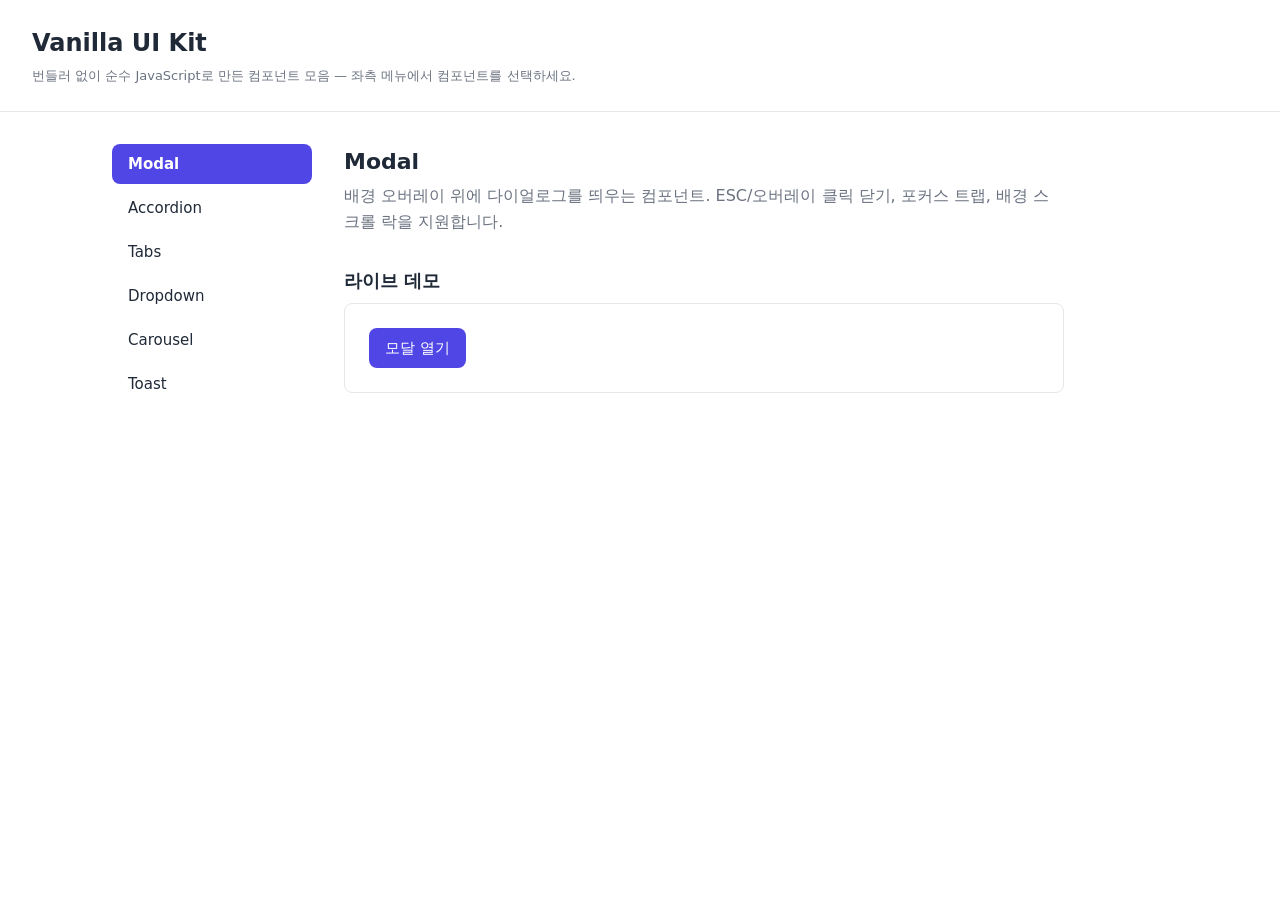
==== commit f51c4ccb: "문서 페이지에서 이벤트 로그·초기화 코드·API 표 제거 각 컴포넌트 섹션을 설명과 라이브 데모만 남기도록 정리. 더 이상 쓰지 않는 .demo-log, pre, api-table" ====
--- a/index.html
+++ b/index.html
@@ -133,63 +133,8 @@
       background: var(--color-bg);
     }
 
-    pre {
-      margin: 0;
-      background: var(--color-surface);
-      border: 1px solid var(--color-border);
-      border-radius: var(--radius-md);
-      padding: var(--space-md);
-      overflow-x: auto;
-      font-size: var(--font-size-sm);
-    }
-
     code {
       font-family: ui-monospace, SFMono-Regular, Consolas, monospace;
-    }
-
-    table.api-table {
-      width: 100%;
-      border-collapse: collapse;
-      font-size: var(--font-size-sm);
-    }
-
-    table.api-table caption {
-      text-align: left;
-      font-size: var(--font-size-sm);
-      font-weight: 600;
-      color: var(--color-text-muted);
-      margin-bottom: var(--space-xs);
-    }
-
-    table.api-table th,
-    table.api-table td {
-      text-align: left;
-      padding: var(--space-sm);
-      border-bottom: 1px solid var(--color-border);
-      vertical-align: top;
-    }
-
-    table.api-table th {
-      color: var(--color-text-muted);
-      font-weight: 600;
-    }
-
-    table.api-table + table.api-table {
-      margin-top: var(--space-lg);
-    }
-
-    .demo-log {
-      margin-top: var(--space-md);
-      padding: var(--space-md);
-      background: var(--color-surface);
-      border: 1px solid var(--color-border);
-      border-radius: var(--radius-md);
-      font-family: ui-monospace, monospace;
-      font-size: var(--font-size-sm);
-      min-height: 4em;
-      max-height: 10em;
-      overflow-y: auto;
-      white-space: pre-wrap;
     }
 
     button, .btn {
@@ -376,11 +321,6 @@
 
       .demo-block {
         padding: var(--space-md);
-      }
-
-      table.api-table td,
-      table.api-table th {
-        overflow-wrap: anywhere;
       }
     }
   </style>
@@ -444,44 +384,7 @@
               </div>
             </div>
           </div>
-
-          <div class="demo-log" id="modalLog">이벤트 로그가 여기에 표시됩니다.</div>
         </div>
-
-        <h3>초기화 코드</h3>
-        <pre><code>const modal = new Modal('#demoModal', {
-  closeOnEsc: true,
-  closeOnOverlayClick: true,
-  onOpen: () => {},
-  onClose: () => {},
-});
-
-modal.open();
-modal.close();
-modal.toggle();</code></pre>
-
-        <h3>Options</h3>
-        <table class="api-table">
-          <thead>
-            <tr><th>이름</th><th>타입 / 기본값</th><th>설명</th></tr>
-          </thead>
-          <tbody>
-            <tr><td>closeOnOverlayClick</td><td>boolean, 기본 true</td><td>오버레이(배경) 클릭 시 모달을 닫을지 여부</td></tr>
-            <tr><td>closeOnEsc</td><td>boolean, 기본 true</td><td>ESC 키 입력 시 모달을 닫을지 여부</td></tr>
-            <tr><td>onOpen / onClose</td><td>function</td><td>모달이 열리거나 닫힐 때 호출되는 콜백</td></tr>
-          </tbody>
-        </table>
-
-        <h3>Events</h3>
-        <table class="api-table">
-          <thead>
-            <tr><th>이벤트명</th><th>detail</th><th>설명</th></tr>
-          </thead>
-          <tbody>
-            <tr><td>modal:open</td><td>—</td><td>모달이 열렸을 때 발행</td></tr>
-            <tr><td>modal:close</td><td>—</td><td>모달이 닫혔을 때 발행</td></tr>
-          </tbody>
-        </table>
       </section>
 
       <!-- ===================== Accordion ===================== -->
@@ -538,41 +441,7 @@
               </div>
             </div>
           </div>
-
-          <div class="demo-log" id="accordionLog">이벤트 로그가 여기에 표시됩니다.</div>
         </div>
-
-        <h3>초기화 코드</h3>
-        <pre><code>const accordion = new Accordion('#myAccordion', {
-  multiple: false,
-  defaultOpen: 0,
-  onToggle: ({ index, isOpen }) => {},
-});
-
-accordion.open(index);
-accordion.close(index);
-accordion.toggle(index);</code></pre>
-
-        <h3>Options</h3>
-        <table class="api-table">
-          <thead>
-            <tr><th>이름</th><th>타입 / 기본값</th><th>설명</th></tr>
-          </thead>
-          <tbody>
-            <tr><td>multiple</td><td>boolean, 기본 false</td><td>여러 항목을 동시에 열어둘 수 있는지 여부</td></tr>
-            <tr><td>defaultOpen</td><td>number | number[]</td><td>초기에 열려 있을 항목의 인덱스(들)</td></tr>
-          </tbody>
-        </table>
-
-        <h3>Events</h3>
-        <table class="api-table">
-          <thead>
-            <tr><th>이벤트명</th><th>detail</th><th>설명</th></tr>
-          </thead>
-          <tbody>
-            <tr><td>accordion:toggle</td><td>{ index, isOpen }</td><td>항목이 열리거나 닫힐 때 발행</td></tr>
-          </tbody>
-        </table>
       </section>
 
       <!-- ===================== Tabs ===================== -->
@@ -601,38 +470,7 @@
               옮기면 별도의 Enter/Space 없이 즉시 해당 패널이 활성화됩니다.
             </div>
           </div>
-
-          <div class="demo-log" id="tabsLog">이벤트 로그가 여기에 표시됩니다.</div>
         </div>
-
-        <h3>초기화 코드</h3>
-        <pre><code>const tabs = new Tabs('#myTabs', {
-  activeIndex: 0,
-  onChange: ({ index }) => {},
-});
-
-tabs.select(index);</code></pre>
-
-        <h3>Options</h3>
-        <table class="api-table">
-          <thead>
-            <tr><th>이름</th><th>타입 / 기본값</th><th>설명</th></tr>
-          </thead>
-          <tbody>
-            <tr><td>activeIndex</td><td>number, 기본 0</td><td>초기에 활성화될 탭의 인덱스</td></tr>
-            <tr><td>onChange</td><td>function</td><td>활성 탭이 바뀔 때 호출되는 콜백</td></tr>
-          </tbody>
-        </table>
-
-        <h3>Events</h3>
-        <table class="api-table">
-          <thead>
-            <tr><th>이벤트명</th><th>detail</th><th>설명</th></tr>
-          </thead>
-          <tbody>
-            <tr><td>tabs:change</td><td>{ index }</td><td>활성 탭이 바뀌었을 때 발행</td></tr>
-          </tbody>
-        </table>
       </section>
 
       <!-- ===================== Dropdown ===================== -->
@@ -653,45 +491,7 @@
             </button>
             <ul class="dropdown-list" role="listbox" aria-labelledby="dropdown-btn" hidden></ul>
           </div>
-
-          <div class="demo-log" id="dropdownLog">이벤트 로그가 여기에 표시됩니다.</div>
         </div>
-
-        <h3>초기화 코드</h3>
-        <pre><code>const dropdown = new Dropdown('#myDropdown', {
-  options: [
-    { value: 'apple', label: '사과' },
-    { value: 'banana', label: '바나나' },
-  ],
-  placeholder: '과일을 선택하세요',
-  onSelect: ({ value, label }) => {},
-});
-
-dropdown.select(value);
-dropdown.open();
-dropdown.close();</code></pre>
-
-        <h3>Options</h3>
-        <table class="api-table">
-          <thead>
-            <tr><th>이름</th><th>타입 / 기본값</th><th>설명</th></tr>
-          </thead>
-          <tbody>
-            <tr><td>options</td><td>array</td><td><code>{ value, label }</code> 형태의 옵션 목록. 주어지지 않으면 마크업에 있는 <code>.dropdown-option</code>을 그대로 사용</td></tr>
-            <tr><td>placeholder</td><td>string</td><td>선택된 값이 없을 때 트리거에 표시할 문구</td></tr>
-            <tr><td>onSelect</td><td>function</td><td>옵션을 선택했을 때 호출되는 콜백</td></tr>
-          </tbody>
-        </table>
-
-        <h3>Events</h3>
-        <table class="api-table">
-          <thead>
-            <tr><th>이벤트명</th><th>detail</th><th>설명</th></tr>
-          </thead>
-          <tbody>
-            <tr><td>dropdown:select</td><td>{ value, label }</td><td>옵션을 선택했을 때 발행</td></tr>
-          </tbody>
-        </table>
       </section>
 
       <!-- ===================== Carousel ===================== -->
@@ -718,48 +518,7 @@
             <button id="carouselPlayBtn" type="button">play()</button>
             <button id="carouselPauseBtn" type="button">pause()</button>
           </div>
-
-          <div class="demo-log" id="carouselLog">이벤트 로그가 여기에 표시됩니다.</div>
         </div>
-
-        <h3>초기화 코드</h3>
-        <pre><code>const carousel = new Carousel('#myCarousel', {
-  autoplay: true,
-  interval: 3000,
-  loop: true,
-  startIndex: 0,
-  onChange: ({ index }) => {},
-});
-
-carousel.next();
-carousel.prev();
-carousel.goTo(index);
-carousel.play();
-carousel.pause();</code></pre>
-
-        <h3>Options</h3>
-        <table class="api-table">
-          <thead>
-            <tr><th>이름</th><th>타입 / 기본값</th><th>설명</th></tr>
-          </thead>
-          <tbody>
-            <tr><td>autoplay</td><td>boolean, 기본 false</td><td>생성 직후 자동재생을 시작할지 여부</td></tr>
-            <tr><td>interval</td><td>number, 기본 3000</td><td>자동재생 슬라이드 전환 간격(ms)</td></tr>
-            <tr><td>loop</td><td>boolean, 기본 true</td><td>마지막 슬라이드에서 다음으로 넘길 때 처음으로 순환할지 여부</td></tr>
-            <tr><td>startIndex</td><td>number, 기본 0</td><td>초기에 표시할 슬라이드 인덱스</td></tr>
-            <tr><td>onChange</td><td>function</td><td>슬라이드가 바뀔 때 호출되는 콜백</td></tr>
-          </tbody>
-        </table>
-
-        <h3>Events</h3>
-        <table class="api-table">
-          <thead>
-            <tr><th>이벤트명</th><th>detail</th><th>설명</th></tr>
-          </thead>
-          <tbody>
-            <tr><td>carousel:change</td><td>{ index }</td><td>슬라이드가 바뀌었을 때 발행</td></tr>
-          </tbody>
-        </table>
       </section>
 
       <!-- ===================== Toast ===================== -->
@@ -788,56 +547,7 @@
             <button id="toastPersistentBtn" type="button">수동 dismiss 토스트 (duration: 0)</button>
             <button id="toastClearBtn" type="button">clear() 전부 지우기</button>
           </div>
-
-          <div class="demo-log" id="toastLog">이벤트 로그가 여기에 표시됩니다.</div>
         </div>
-
-        <h3>초기화 코드</h3>
-        <pre><code>const toast = new Toast({
-  position: 'top-right',
-  duration: 3000,
-  maxVisible: 3,
-});
-
-toast.show('저장되었습니다', { type: 'success' });
-const id = toast.show('처리 중...', { type: 'info', duration: 0 }); // duration 0 → 수동 dismiss 전까지 유지
-toast.dismiss(id);
-toast.clear();</code></pre>
-
-        <h3>Options</h3>
-        <table class="api-table">
-          <thead>
-            <tr><th>이름</th><th>타입 / 기본값</th><th>설명</th></tr>
-          </thead>
-          <tbody>
-            <tr><td>position</td><td>string, 기본 'top-right'</td><td>컨테이너 위치. top/bottom × left/center/right 조합 6가지</td></tr>
-            <tr><td>duration</td><td>number, 기본 3000</td><td>토스트가 자동으로 사라지기까지의 시간(ms). 개별 show()에서 오버라이드 가능</td></tr>
-            <tr><td>maxVisible</td><td>number, 기본 3</td><td>동시에 표시할 수 있는 최대 토스트 개수. 초과분은 큐에서 대기</td></tr>
-          </tbody>
-        </table>
-
-        <h3>Methods</h3>
-        <table class="api-table">
-          <thead>
-            <tr><th>이름</th><th>설명</th></tr>
-          </thead>
-          <tbody>
-            <tr><td>show(message, itemOptions)</td><td>토스트를 표시(또는 큐잉)하고 고유 id를 반환. itemOptions로 type('success'|'error'|'info'|'warning')과 duration을 개별 지정 가능</td></tr>
-            <tr><td>dismiss(id)</td><td>특정 토스트를 사라짐 애니메이션 후 제거. 큐에 대기 중이면 큐에서 제거</td></tr>
-            <tr><td>clear()</td><td>화면에 보이는 토스트와 대기 큐를 전부 제거</td></tr>
-          </tbody>
-        </table>
-
-        <h3>Events</h3>
-        <table class="api-table">
-          <thead>
-            <tr><th>이벤트명</th><th>detail</th><th>설명</th></tr>
-          </thead>
-          <tbody>
-            <tr><td>toast:show</td><td>{ id }</td><td>토스트가 화면에 표시됐을 때 발행</td></tr>
-            <tr><td>toast:dismiss</td><td>{ id }</td><td>토스트가 제거됐을 때 발행</td></tr>
-          </tbody>
-        </table>
       </section>
     </main>
   </div>
@@ -850,68 +560,29 @@
     import Carousel from './src/components/carousel/carousel.js';
     import Toast from './src/components/toast/toast.js';
 
-    // ---------- 공통 로그 유틸 ----------
-    function createLogger(logElId) {
-      const logEl = document.getElementById(logElId);
-      return (message) => {
-        const time = new Date().toLocaleTimeString();
-        logEl.textContent = `[${time}] ${message}\n` + logEl.textContent;
-      };
-    }
-
     // ---------- Modal ----------
-    const modalLog = createLogger('modalLog');
     const modal = new Modal('#demoModal', {
       closeOnEsc: true,
       closeOnOverlayClick: true,
-      onOpen: () => modalLog('onOpen 콜백 호출됨'),
-      onClose: () => modalLog('onClose 콜백 호출됨'),
-    });
-    document.getElementById('demoModal').addEventListener('modal:open', () => {
-      modalLog('modal:open 커스텀 이벤트 발생');
-    });
-    document.getElementById('demoModal').addEventListener('modal:close', () => {
-      modalLog('modal:close 커스텀 이벤트 발생');
     });
     document.getElementById('openModalBtn').addEventListener('click', () => modal.open());
     document.getElementById('modalCloseBtn').addEventListener('click', () => modal.close());
     document.getElementById('modalCancelBtn').addEventListener('click', () => modal.close());
-    document.getElementById('modalConfirmBtn').addEventListener('click', () => {
-      modalLog('확인 버튼 클릭 — 모달 닫음');
-      modal.close();
-    });
+    document.getElementById('modalConfirmBtn').addEventListener('click', () => modal.close());
 
     // ---------- Accordion ----------
-    const accordionLog = createLogger('accordionLog');
     const accordion = new Accordion('#myAccordion', {
       multiple: false,
       defaultOpen: 0,
-      onToggle: ({ index, isOpen }) => {
-        accordionLog(`onToggle 콜백 — index: ${index}, isOpen: ${isOpen}`);
-      },
-    });
-    document.getElementById('myAccordion').addEventListener('accordion:toggle', (e) => {
-      accordionLog(`accordion:toggle 커스텀 이벤트 — index: ${e.detail.index}, isOpen: ${e.detail.isOpen}`);
     });
     document.getElementById('accordionMultipleToggle').addEventListener('change', (e) => {
       accordion.options.multiple = e.target.checked;
-      accordionLog(`multiple 옵션 변경 → ${e.target.checked}`);
     });
 
     // ---------- Tabs ----------
-    const tabsLog = createLogger('tabsLog');
-    const tabs = new Tabs('#myTabs', {
-      activeIndex: 0,
-      onChange: ({ index }) => {
-        tabsLog(`onChange 콜백 — index: ${index}`);
-      },
-    });
-    document.getElementById('myTabs').addEventListener('tabs:change', (e) => {
-      tabsLog(`tabs:change 커스텀 이벤트 — index: ${e.detail.index}`);
-    });
+    const tabs = new Tabs('#myTabs', { activeIndex: 0 });
 
     // ---------- Dropdown ----------
-    const dropdownLog = createLogger('dropdownLog');
     const dropdown = new Dropdown('#myDropdown', {
       options: [
         { value: 'apple', label: '사과' },
@@ -922,46 +593,24 @@
         { value: 'watermelon', label: '수박' },
       ],
       placeholder: '과일을 선택하세요',
-      onSelect: ({ value, label }) => {
-        dropdownLog(`onSelect 콜백 — value: ${value}, label: ${label}`);
-      },
-    });
-    document.getElementById('myDropdown').addEventListener('dropdown:select', (e) => {
-      dropdownLog(`dropdown:select 커스텀 이벤트 — value: ${e.detail.value}, label: ${e.detail.label}`);
     });
 
     // ---------- Carousel ----------
-    const carouselLog = createLogger('carouselLog');
     const carousel = new Carousel('#myCarousel', {
       autoplay: true,
       interval: 3000,
       loop: true,
       startIndex: 0,
-      onChange: ({ index }) => {
-        carouselLog(`onChange 콜백 — index: ${index}`);
-      },
-    });
-    document.getElementById('myCarousel').addEventListener('carousel:change', (e) => {
-      carouselLog(`carousel:change 커스텀 이벤트 — index: ${e.detail.index}`);
     });
     document.getElementById('carouselPlayBtn').addEventListener('click', () => carousel.play());
     document.getElementById('carouselPauseBtn').addEventListener('click', () => carousel.pause());
 
     // ---------- Toast ----------
-    const toastLog = createLogger('toastLog');
     let toast = new Toast({ position: 'top-right', duration: 3000, maxVisible: 3 });
-    function bindToastEvents() {
-      toast.el.addEventListener('toast:show', (e) => toastLog(`toast:show — id: ${e.detail.id}`));
-      toast.el.addEventListener('toast:dismiss', (e) => toastLog(`toast:dismiss — id: ${e.detail.id}`));
-    }
-    bindToastEvents();
 
     document.getElementById('toastPositionSelect').addEventListener('change', (e) => {
-      const position = e.target.value;
       toast.destroy();
-      toast = new Toast({ position, duration: 3000, maxVisible: 3 });
-      bindToastEvents();
-      toastLog(`컨테이너 위치를 ${position}(으)로 변경`);
+      toast = new Toast({ position: e.target.value, duration: 3000, maxVisible: 3 });
     });
 
     document.getElementById('toastSuccessBtn').addEventListener('click', () => {
@@ -979,7 +628,6 @@
         { message: '다섯 번째 알림 (큐 대기)', type: 'info' },
       ];
       messages.forEach(({ message, type }) => toast.show(message, { type }));
-      toastLog('5개 토스트 요청 — maxVisible(3) 초과분은 큐에서 대기 후 순서대로 표시됩니다.');
     });
     let persistentToastId = null;
     document.getElementById('toastPersistentBtn').addEventListener('click', () => {
@@ -989,12 +637,10 @@
         return;
       }
       persistentToastId = toast.show('처리 중입니다...', { type: 'info', duration: 0 });
-      toastLog(`수동 dismiss 토스트 생성 — id: ${persistentToastId} (버튼을 다시 누르면 dismiss)`);
     });
     document.getElementById('toastClearBtn').addEventListener('click', () => {
       toast.clear();
       persistentToastId = null;
-      toastLog('clear() 호출 — 보이는 토스트 + 큐 전부 제거');
     });
 
     // ---------- 좌측 네비게이션 + 해시 라우팅 ----------
--- a/src/styles/tokens.css
+++ b/src/styles/tokens.css
@@ -38,4 +38,12 @@
   /* Layers */
   --z-modal: 1000;
   --z-toast: 1100;
+
+  /*
+   * Breakpoints — 모바일: ~640px, 태블릿: 641~1024px, 데스크톱: 1025px~
+   * CSS 미디어 쿼리 조건에는 var()를 쓸 수 없어 @media에는 아래 px 값을 직접 입력해야 하지만,
+   * matchMedia() 등 JS에서 참조하거나 값을 문서화해두는 용도로 남겨둔다.
+   */
+  --breakpoint-mobile: 640px;
+  --breakpoint-tablet: 1024px;
 }
--- a/src/components/modal/modal.css
+++ b/src/components/modal/modal.css
@@ -80,3 +80,24 @@
   gap: var(--space-sm);
   margin-top: var(--space-lg);
 }
+
+/* 모바일: 화면 폭에 맞춰 다이얼로그가 줄어들도록 max-width를 뷰포트 기준으로 재정의 */
+@media (max-width: 640px) {
+  .modal {
+    padding: var(--space-sm);
+  }
+
+  .modal-content {
+    max-width: 90vw;
+    max-height: 90vh;
+    padding: var(--space-md);
+  }
+
+  .modal-footer {
+    flex-wrap: wrap;
+  }
+
+  .modal-footer button {
+    flex: 1 1 auto;
+  }
+}
--- a/src/components/tabs/tabs.css
+++ b/src/components/tabs/tabs.css
@@ -66,3 +66,17 @@
     transition: none;
   }
 }
+
+/* 모바일/태블릿: 탭이 많아 한 줄에 다 들어가지 않으면 가로 스크롤 */
+@media (max-width: 1024px) {
+  .tabs-list {
+    overflow-x: auto;
+    overflow-y: hidden;
+    -webkit-overflow-scrolling: touch;
+    scrollbar-width: thin;
+  }
+
+  .tabs-tab {
+    flex-shrink: 0;
+  }
+}
--- a/src/components/dropdown/dropdown.css
+++ b/src/components/dropdown/dropdown.css
@@ -7,6 +7,7 @@
   position: relative;
   display: inline-block;
   min-width: 220px;
+  max-width: 100%;
 }
 
 .dropdown-trigger {
@@ -69,7 +70,8 @@
   border: 1px solid var(--color-border);
   border-radius: var(--radius-md);
   box-shadow: var(--shadow-md);
-  max-height: 260px;
+  /* 화면 높이가 작은 기기에서도 목록이 뷰포트를 넘지 않도록 vh 기준 상한을 함께 둠 */
+  max-height: min(260px, 60vh);
   overflow-y: auto;
 }
 
--- a/src/components/carousel/carousel.css
+++ b/src/components/carousel/carousel.css
@@ -123,3 +123,35 @@
     transition: none;
   }
 }
+
+/*
+ * 모바일/태블릿: 터치로 조작하는 경우가 많으므로 prev/next 버튼과 인디케이터의
+ * 실제 탭 영역을 WCAG 권장 최소 크기(44x44px) 이상으로 키운다.
+ * 인디케이터는 시각적 점 크기는 유지하고, padding + background-clip: content-box로
+ * 눈에 보이지 않는 여백만 늘려 탭 영역을 확보한다.
+ */
+@media (max-width: 1024px) {
+  .carousel-prev,
+  .carousel-next {
+    width: 44px;
+    height: 44px;
+    font-size: 1.5rem;
+  }
+
+  .carousel-indicators {
+    gap: 0;
+  }
+
+  .carousel-dot {
+    /*
+     * padding로 히트 영역을 늘리는 트릭은 box-sizing에 좌우되므로, 이 컴포넌트를
+     * 불러오는 페이지가 `* { box-sizing: border-box }` 같은 전역 리셋을 쓰더라도
+     * 항상 8px 점 + 18px 여백(합 44px)이 되도록 content-box로 고정한다.
+     */
+    box-sizing: content-box;
+    width: 8px;
+    height: 8px;
+    padding: 18px;
+    background-clip: content-box;
+  }
+}
--- a/src/components/toast/toast.css
+++ b/src/components/toast/toast.css
@@ -130,3 +130,27 @@
     transition: none;
   }
 }
+
+/*
+ * 모바일: 구석에 뜨면 잘 보이지 않으므로 position 옵션(top/bottom, left/center/right)과
+ * 무관하게 항상 화면 상단 전체 폭으로 표시한다. 선택자 특이도가 위의 위치별 변형 규칙과
+ * 동일(클래스 2개)하므로, 파일 뒤쪽에 위치한 이 규칙이 캐스케이드 순서상 우선한다.
+ */
+@media (max-width: 640px) {
+  .toast-container {
+    top: var(--space-sm);
+    right: var(--space-sm);
+    left: var(--space-sm);
+    bottom: auto;
+    transform: none;
+    max-width: none;
+    align-items: stretch;
+    flex-direction: column;
+  }
+
+  .toast-container .toast {
+    min-width: 0;
+    width: 100%;
+    transform: translateY(-12px);
+  }
+}
